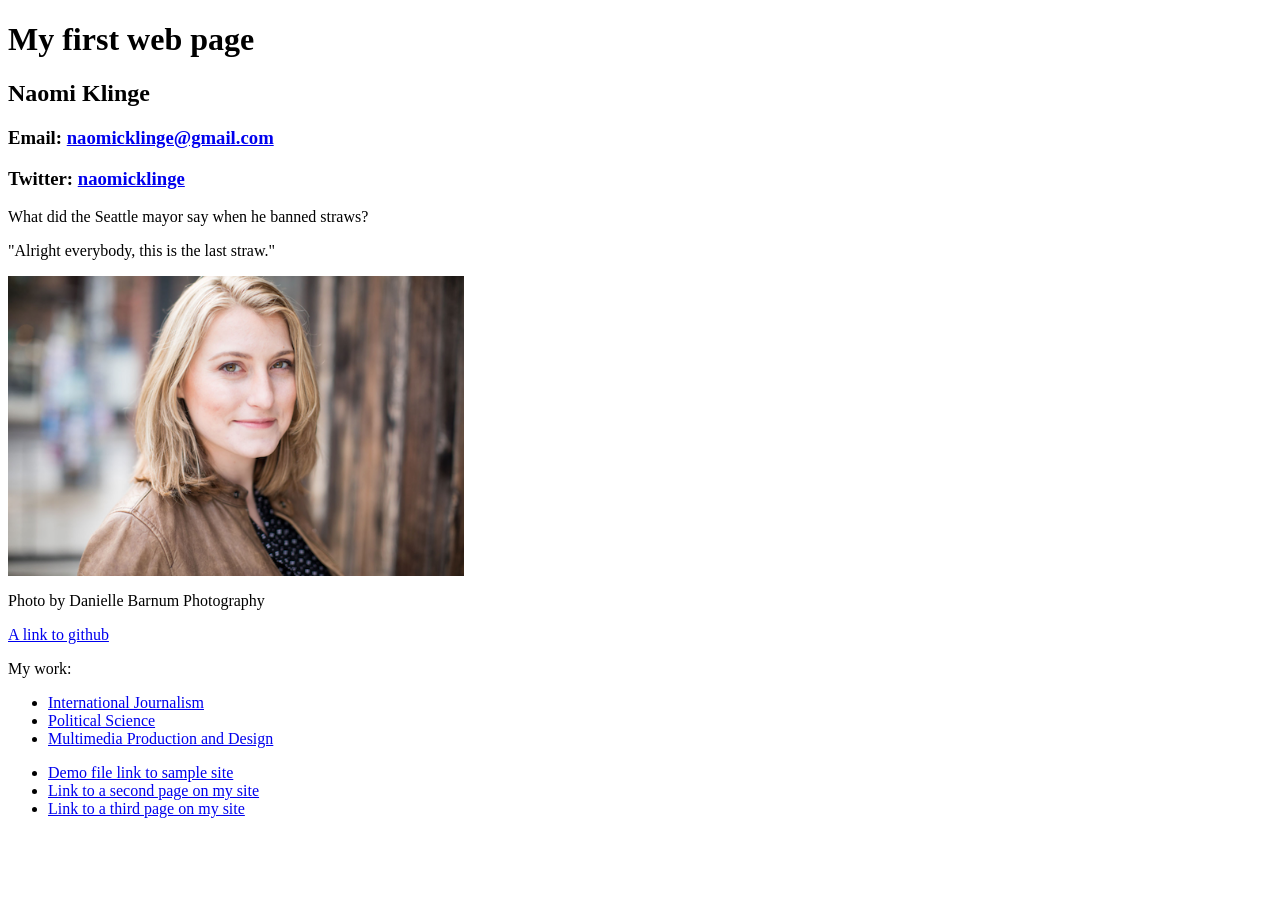
==== index.html @ 9580ae84 "Update index.html" ====
<!DOCTYPE html PUBLIC "-//W3C//DTD XHTML 1.0 Transitional//EN"
   "http://www.w3.org/TR/xhtml1/DTD/xhtml1-transitional.dtd">

<html xmlns="http://www.w3.org/1999/xhtml">

<head>
	<title>	Naomi's first homemade page </title>
	<meta http-equiv="content-type"
		content="text/html;charset=utf-8" />
</head>

<body>
<!--This is a comment. It won't show up in your browser, only in the page source-->
  <h1>My first web page</h1>
  <h2>Naomi Klinge</h2>
  <h3>Email: <a href="naomicklinge@gmail.com"> naomicklinge@gmail.com</a></h3>
  <h3>Twitter: <a href="https://twitter.com/naomicklinge"> naomicklinge</a></h3>
  <p>What did the Seattle mayor say when he banned straws?</p>
  <p>"Alright everybody, this is the last straw."</p>
  <p>
    <a href="mailto:naomicklinge@gmail.com">
      <img src="img/newphoto.png" height="300px" alt="Naomi Klinge, photo by Danielle Barnum Photography"/>
    </a>
  </p>
  <p>Photo by Danielle Barnum Photography</p>
  <a href="https://github.com/J4502-ss20" target="_blank">A link to github </a>

  <p> My work:</p>
  <ul>
    <li>
      <a href="https://naomicklinge.wixsite.com/website/around-the-world" target="_blank">International Journalism</a>
    </li>
    <li><a href="https://naomicklinge.wixsite.com/website">Political Science</a></li>
    <li><a href="https://naomicklinge.wixsite.com/website/portfolio" target="_blank">Multimedia Production and Design</a></li>
  </ul>
  <ul>
    <li><a href="xhtml_template.html" target="_blank">Demo file link to sample site</a></li>
    <li><a href="index2.html">Link to a second page on my site</a></li>
    <li><a href="index3.html">Link to a third page on my site</a></li>
  </ul>

</body>

</html>
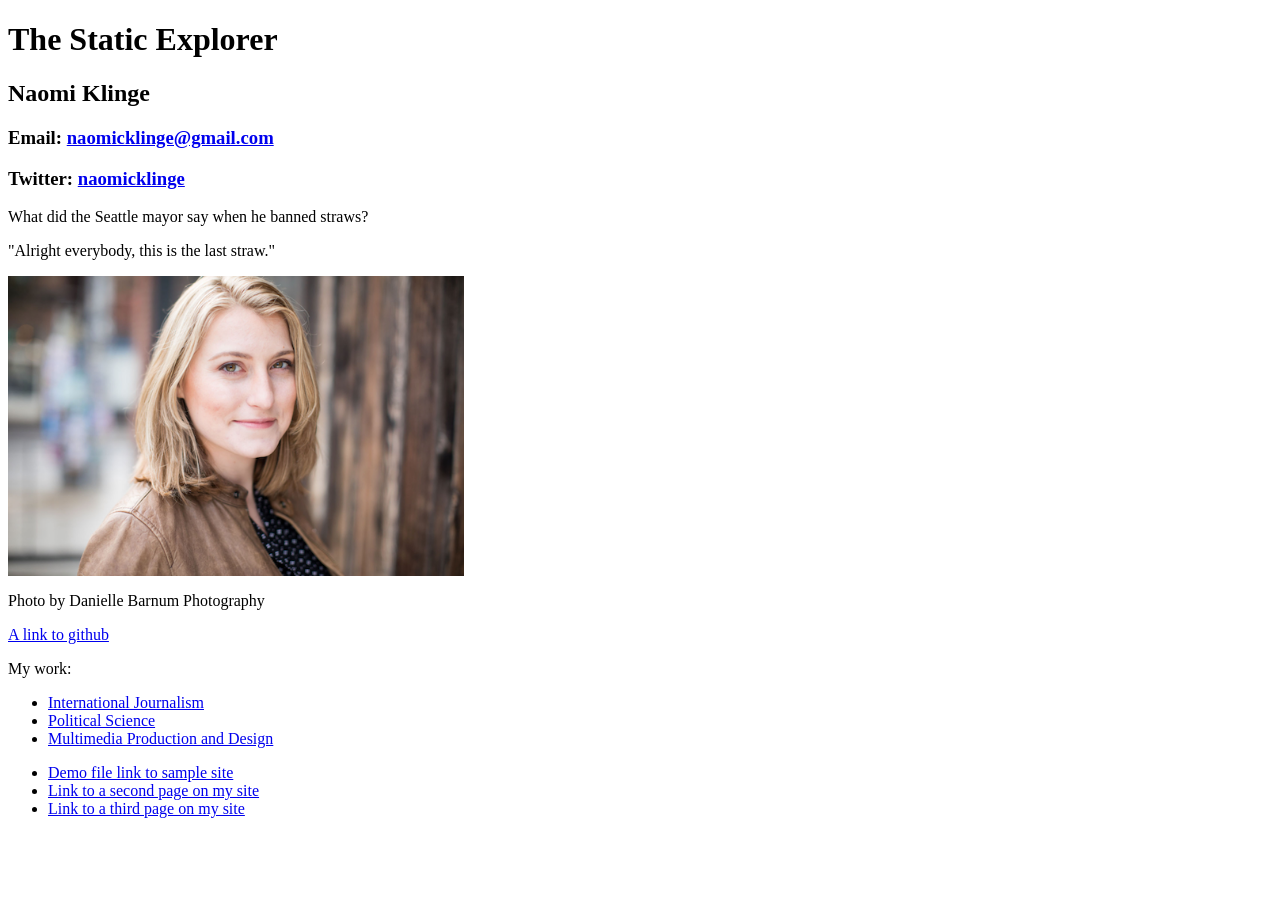
==== commit 88fbc764: "newindex.html Finished" ====
--- a/index.html
+++ b/index.html
@@ -11,10 +11,10 @@
 
 <body>
 <!--This is a comment. It won't show up in your browser, only in the page source-->
-  <h1>My first web page</h1>
+<span id=top> <h1>The Static Explorer</h1>
   <h2>Naomi Klinge</h2>
   <h3>Email: <a href="naomicklinge@gmail.com"> naomicklinge@gmail.com</a></h3>
-  <h3>Twitter: <a href="https://twitter.com/naomicklinge"> naomicklinge</a></h3>
+  <h3>Twitter: <a href="https://twitter.com/naomicklinge"> naomicklinge</a></h3> </span>
   <p>What did the Seattle mayor say when he banned straws?</p>
   <p>"Alright everybody, this is the last straw."</p>
   <p>
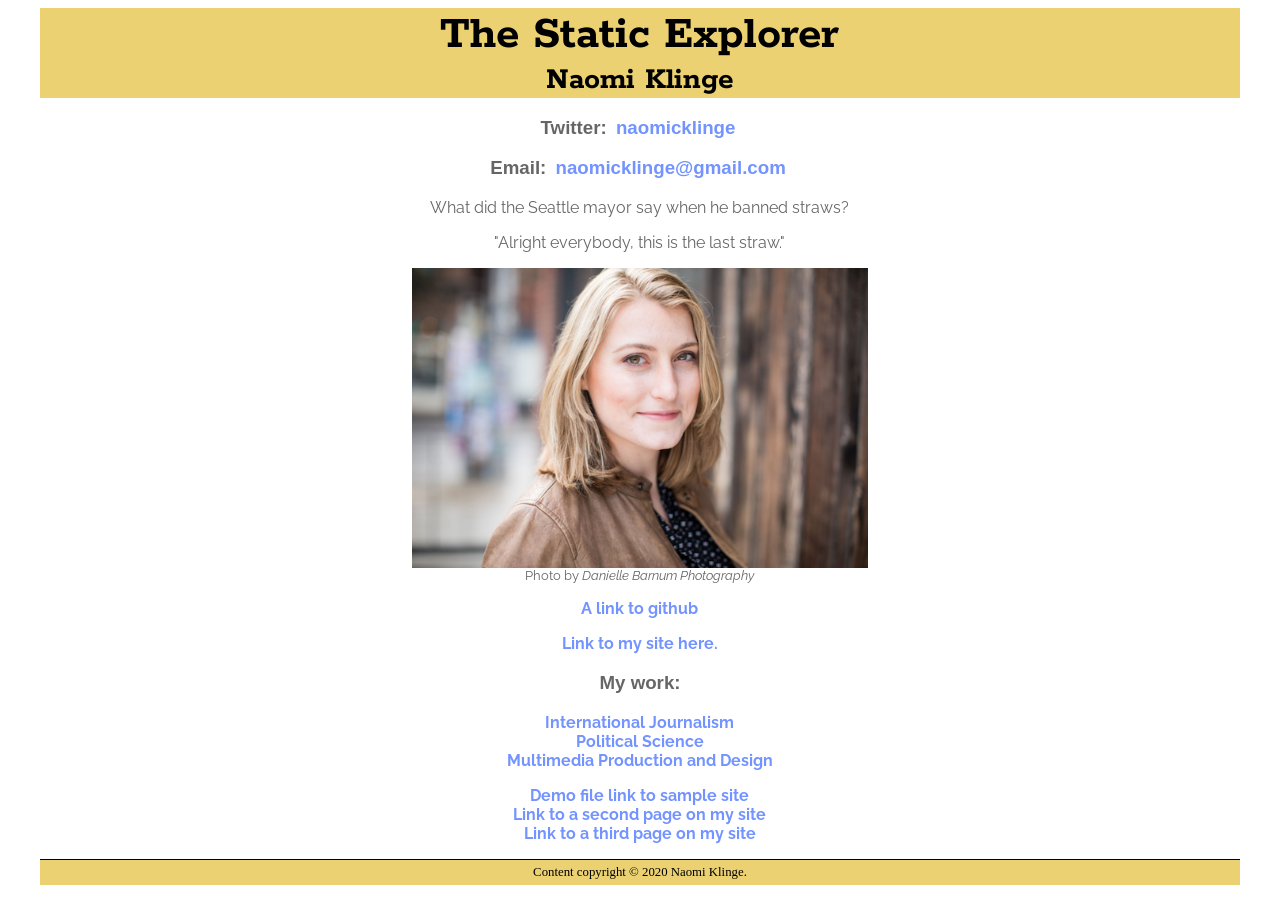
==== commit 46e6882f: "Index Finished" ====
--- a/index.html
+++ b/index.html
@@ -7,38 +7,46 @@
 	<title>	Naomi's first homemade page </title>
 	<meta http-equiv="content-type"
 		content="text/html;charset=utf-8" />
+    <link href="https://fonts.googleapis.com/css?family=Quicksand&display=swap" rel="stylesheet"/>
+    <link href="https://fonts.googleapis.com/css?family=Raleway:400,400i,700|Rokkitt:400,700&display=swap" rel="stylesheet"/>
+    <link href="https://fonts.googleapis.com/css?family=Raleway:400,800&display=swap" rel="stylesheet"/>
+    <link rel="stylesheet" type="text/css" href="style.css"/>
 </head>
 
 <body>
 <!--This is a comment. It won't show up in your browser, only in the page source-->
-<span id=top> <h1>The Static Explorer</h1>
-  <h2>Naomi Klinge</h2>
-  <h3>Email: <a href="naomicklinge@gmail.com"> naomicklinge@gmail.com</a></h3>
-  <h3>Twitter: <a href="https://twitter.com/naomicklinge"> naomicklinge</a></h3> </span>
+<div id="container">
+      <h1>The Static Explorer</h1>
+      <h2>Naomi Klinge</h2>
+      <h3>Twitter: <span class="linkstyle"><a href="https://twitter.com/naomicklinge" target="_blank"> naomicklinge</a></span></h3>
+      <h3>Email: <span class="linkstyle"><a href="mailto:naomicklinge@gmail.com" target="_blank"> naomicklinge@gmail.com</a></span></h3>
   <p>What did the Seattle mayor say when he banned straws?</p>
   <p>"Alright everybody, this is the last straw."</p>
-  <p>
+  <p id="headshot">
     <a href="mailto:naomicklinge@gmail.com">
       <img src="img/newphoto.png" height="300px" alt="Naomi Klinge, photo by Danielle Barnum Photography"/>
     </a>
   </p>
-  <p>Photo by Danielle Barnum Photography</p>
-  <a href="https://github.com/J4502-ss20" target="_blank">A link to github </a>
-
-  <p> My work:</p>
-  <ul>
+  <p class="caption">Photo by <span class="italic"> Danielle Barnum Photography</span></p>
+  <p><span class="linkstyle"><a href="https://github.com/J4502-ss20" target="_blank">A link to github </a></span></p>
+  <p>
+    <span class="linkstyle"><a href="oldindex.html" target="_blank"> Link to my site here.</a></span>
+  </p>
+  <h3>My work:</h3>
+  <ul class="list">
     <li>
       <a href="https://naomicklinge.wixsite.com/website/around-the-world" target="_blank">International Journalism</a>
     </li>
-    <li><a href="https://naomicklinge.wixsite.com/website">Political Science</a></li>
+    <li><a href="https://naomicklinge.wixsite.com/website" target="_blank">Political Science</a></li>
     <li><a href="https://naomicklinge.wixsite.com/website/portfolio" target="_blank">Multimedia Production and Design</a></li>
   </ul>
-  <ul>
+  <ul class="list">
     <li><a href="xhtml_template.html" target="_blank">Demo file link to sample site</a></li>
-    <li><a href="index2.html">Link to a second page on my site</a></li>
-    <li><a href="index3.html">Link to a third page on my site</a></li>
+    <li><a href="index2.html" target="_blank">Link to a second page on my site</a></li>
+    <li><a href="index3.html" target="_blank">Link to a third page on my site</a></li>
   </ul>
-
+<p id="footer">Content copyright &copy; 2020 Naomi Klinge.</p>
+</div>
 </body>
 
 </html>
--- a/style.css
+++ b/style.css
@@ -0,0 +1,125 @@
+/*styles go here*/
+
+p {
+	color: #666666;
+  font-family: 'Raleway', Helvetica, sans-serif;
+
+}
+
+
+h1 {
+		font-family: 'Rokkitt', Georgia, serif;
+		font-size: 3em;
+		margin: auto 0 0 0;
+		display: block;
+		background-color: #EBD172;
+}
+
+h2 {
+		font-family: 'Rokkitt', Georgia, serif;
+		font-size: 2em;
+		margin: 0 0 auto 0;
+		display: block;
+		background-color: #EBD172;
+}
+
+h3 {
+	color: #666666;
+	font-family: 'Raleway: 800', Helvetica, sans-serif;
+}
+
+#container {
+	margin: 0 auto;
+	width: 95%;
+	text-align: center;
+}
+
+#nav {
+    padding: 0;
+	  list-style-type: none;
+}
+
+#nav li {
+		margin: 0;
+		padding: 0;
+		border-bottom: 1px solid #ccc;
+}
+
+#nav a:link, #nav a:visited {
+	display: block;
+	color: #fff;
+	background-color: #98bd21;
+	font-weight: bold;
+	text-align: center;
+	text-decoration: none;
+	padding: 4px;
+	font-family: Helvetica, Arial, sans-serif;
+}
+
+#nav a:hover, #nav a:active {
+	background-color: #7a991a;
+
+}
+
+
+.caption {
+	font-size: 0.8em;
+	margin-top: 0;
+}
+
+#footer {
+	color: black;
+	font-family: Georgia, "Times New Roman", serif;
+	font-size: 0.8em;
+	border-top: 1px solid black;
+	display: block;
+	background-color: #EBD172;
+	padding: 5px;
+}
+
+.italic {
+	font-family: 'Raleway', Helvetica, sans-serif;
+	font-style: italic;
+}
+
+#headshot {
+	margin-bottom: 0;
+}
+
+.list {
+	list-style-type: none;
+	font-family: 'Raleway', Helvetica, sans-serif;
+	padding: 0;
+	}
+
+.list li {
+	margin: 0;
+	padding: 0;
+	}
+
+.list a:link, .list a:visited {
+	color: #7393FF;
+	font-weight: bold;
+	text-decoration: none;
+	padding: 4px;
+	}
+
+.list a:hover, .list a:active {
+	color: #EBD172
+	}
+
+.linkstyle a:link, .linkstyle a:visited {
+	color: #7393FF;
+	font-weight: bold;
+	text-decoration: none;
+	padding: 4px;
+		}
+
+.linkstyle a:hover, .linkstyle a:active {
+	color: #EBD172;
+		}
+
+img {
+	border: none;
+		}
+{}
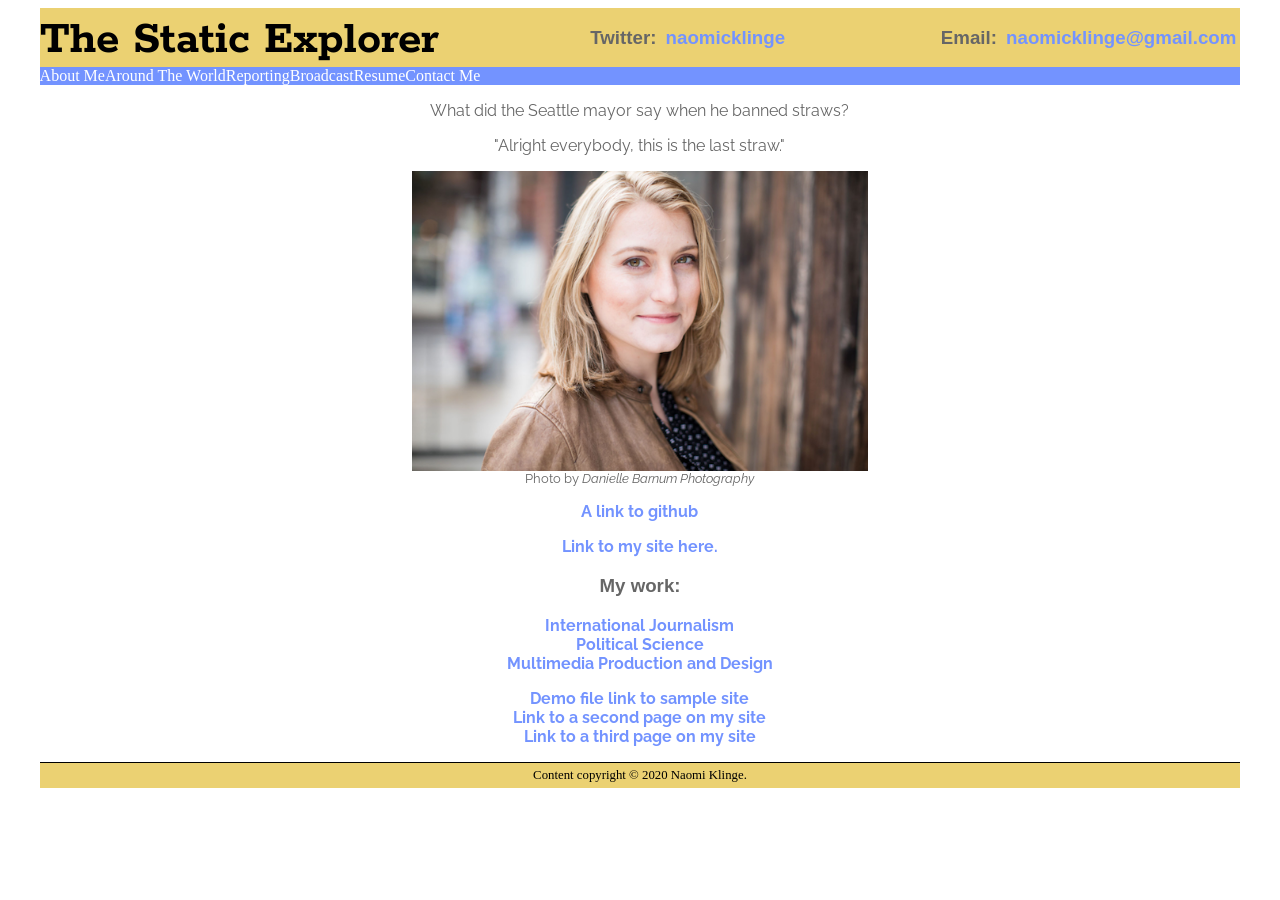
==== commit 46b43f7a: "Learning Flex" ====
--- a/index.html
+++ b/index.html
@@ -11,15 +11,29 @@
     <link href="https://fonts.googleapis.com/css?family=Raleway:400,400i,700|Rokkitt:400,700&display=swap" rel="stylesheet"/>
     <link href="https://fonts.googleapis.com/css?family=Raleway:400,800&display=swap" rel="stylesheet"/>
     <link rel="stylesheet" type="text/css" href="style.css"/>
+    <link rel="stylesheet" type="text/css" href="flexbox.css"/>
 </head>
 
 <body>
 <!--This is a comment. It won't show up in your browser, only in the page source-->
 <div id="container">
+
+
+    <div class="header">
       <h1>The Static Explorer</h1>
-      <h2>Naomi Klinge</h2>
       <h3>Twitter: <span class="linkstyle"><a href="https://twitter.com/naomicklinge" target="_blank"> naomicklinge</a></span></h3>
       <h3>Email: <span class="linkstyle"><a href="mailto:naomicklinge@gmail.com" target="_blank"> naomicklinge@gmail.com</a></span></h3>
+    </div>
+
+    <div class="navigation">
+      <div> About Me</div>
+      <div> Around The World</div>
+      <div> Reporting</div>
+      <div> Broadcast</div>
+      <div> Resume</div>
+      <div> Contact Me</div>
+    </div>
+
   <p>What did the Seattle mayor say when he banned straws?</p>
   <p>"Alright everybody, this is the last straw."</p>
   <p id="headshot">
--- a/style.css
+++ b/style.css
@@ -26,6 +26,15 @@
 h3 {
 	color: #666666;
 	font-family: 'Raleway: 800', Helvetica, sans-serif;
+}
+
+.header {
+	background-color: #EBD172;
+}
+
+.navigation {
+	background-color: #7393FF;
+	color: #fff;
 }
 
 #container {
--- a/flexbox.css
+++ b/flexbox.css
@@ -0,0 +1,22 @@
+/* =================================
+  Flexbox
+==================================== */
+
+.header {
+	display: flex;
+}
+
+.navigation {
+	display: flex;
+}
+
+@media (min-width: 600px) {
+	.header {
+		flex-direction: row;
+		justify-content: space-between;
+	}
+
+	.navigation {
+		justify-content: flex-start;
+	}
+}
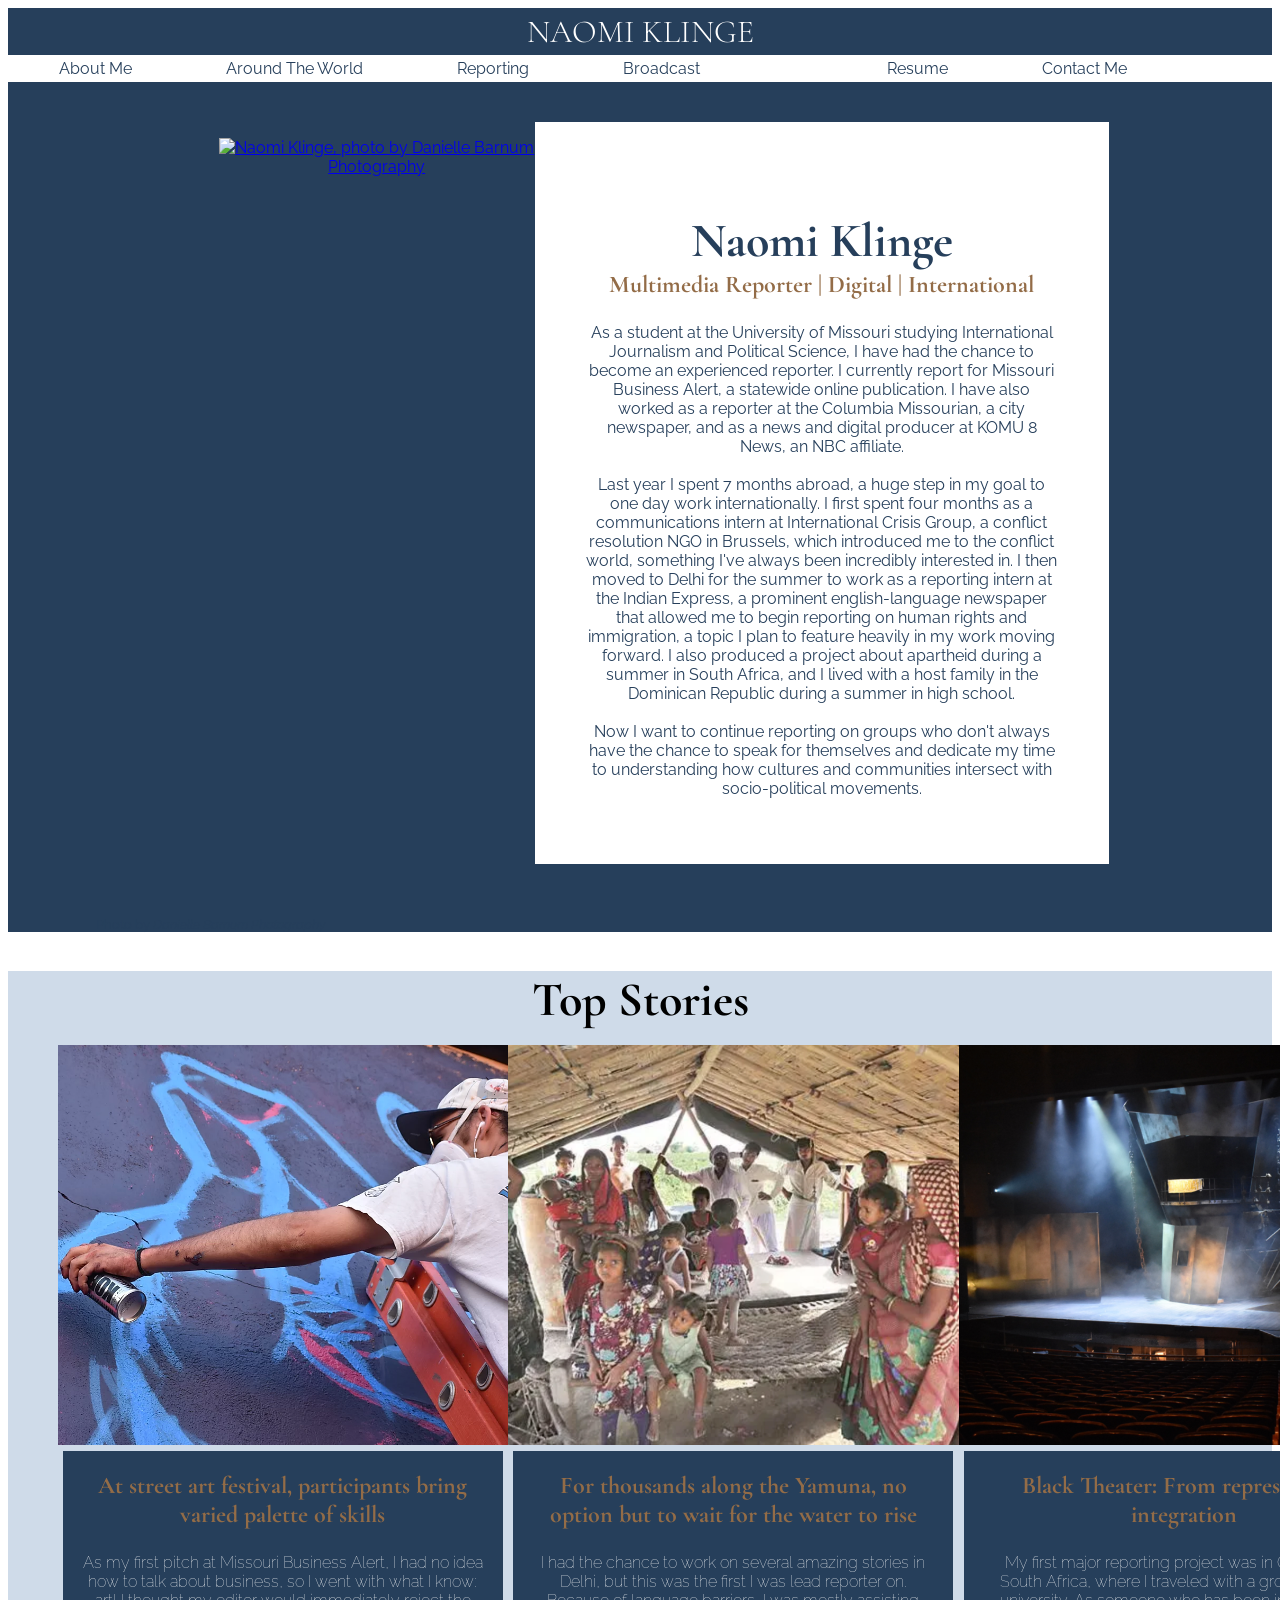
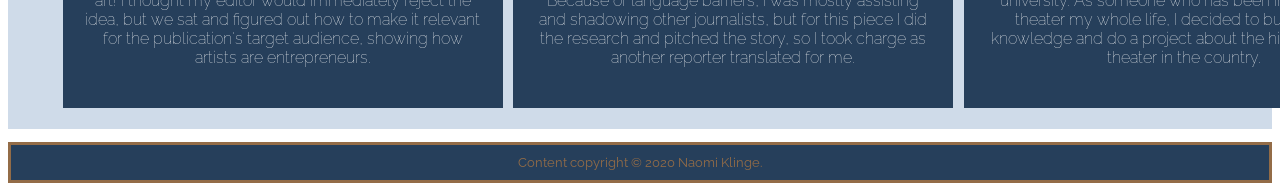
==== commit 8c7e7c0d: "grid and flex" ====
--- a/index.html
+++ b/index.html
@@ -10,6 +10,7 @@
     <link href="https://fonts.googleapis.com/css?family=Quicksand&display=swap" rel="stylesheet"/>
     <link href="https://fonts.googleapis.com/css?family=Raleway:400,400i,700|Rokkitt:400,700&display=swap" rel="stylesheet"/>
     <link href="https://fonts.googleapis.com/css?family=Raleway:400,800&display=swap" rel="stylesheet"/>
+    <link href="https://fonts.googleapis.com/css2?family=Cormorant+Garamond:wght@300&display=swap" rel="stylesheet"/>
     <link rel="stylesheet" type="text/css" href="style.css"/>
     <link rel="stylesheet" type="text/css" href="flexbox.css"/>
 </head>
@@ -20,46 +21,85 @@
 
 
     <div class="header">
-      <h1>The Static Explorer</h1>
-      <h3>Twitter: <span class="linkstyle"><a href="https://twitter.com/naomicklinge" target="_blank"> naomicklinge</a></span></h3>
-      <h3>Email: <span class="linkstyle"><a href="mailto:naomicklinge@gmail.com" target="_blank"> naomicklinge@gmail.com</a></span></h3>
+      <h1>NAOMI KLINGE</h1>
     </div>
 
     <div class="navigation">
-      <div> About Me</div>
-      <div> Around The World</div>
-      <div> Reporting</div>
-      <div> Broadcast</div>
-      <div> Resume</div>
-      <div> Contact Me</div>
+      <div class="item-1 item"><a href="https://naomicklinge.wixsite.com/website">About Me</a></div>
+      <div class="item-2 item"><a href="https://naomicklinge.wixsite.com/website/around-the-world">Around The World</a></div>
+      <div class="item-3 item"><a href="https://naomicklinge.wixsite.com/website/portfolio">Reporting</a></div>
+      <div class="item-4 item"><a href="https://naomicklinge.wixsite.com/website/copy-of-audio-1">Broadcast<a/></div>
+      <div class="item-5 item"><a href="https://naomicklinge.wixsite.com/website/resume">Resume</a></div>
+      <div class="item-6 item"><a href="https://naomicklinge.wixsite.com/website/contact-me">Contact Me<a/></div>
     </div>
 
-  <p>What did the Seattle mayor say when he banned straws?</p>
-  <p>"Alright everybody, this is the last straw."</p>
-  <p id="headshot">
+<div id="homeblock1">
+<div id="homeelement1">
+  <p id="homephoto1">
     <a href="mailto:naomicklinge@gmail.com">
-      <img src="img/newphoto.png" height="300px" alt="Naomi Klinge, photo by Danielle Barnum Photography"/>
+      <img src="img/homephoto.jpg" height="730px" alt="Naomi Klinge, photo by Danielle Barnum Photography"/>
     </a>
   </p>
+
+<div id="hometext1">
+  <h2>Naomi Klinge</h2>
+  <h3>Multimedia Reporter | Digital | International</h3>
+  <p>As a student at the University of Missouri studying International Journalism and Political Science, I have had the chance to become an experienced reporter. I currently report for Missouri Business Alert, a statewide online publication. I have also worked as a reporter at the Columbia Missourian, a city newspaper, and as a news and digital producer at KOMU 8 News, an NBC affiliate.
+  <br>
+  <br>
+  Last year I spent 7 months abroad, a huge step in my goal to one day work internationally. I first spent four months as a communications intern at International Crisis Group, a conflict resolution NGO in Brussels, which introduced me to the conflict world, something I've always been incredibly interested in. I then moved to Delhi for the summer to work as a reporting intern at the Indian Express, a prominent english-language newspaper that allowed me to begin reporting on human rights and immigration, a topic I plan to feature heavily in my work moving forward. I also produced a project about apartheid during a summer in South Africa, and I lived with a host family in the Dominican Republic during a summer in high school.
+  <br>
+  <br>
+  Now I want to continue reporting on groups who don't always have the chance to speak for themselves and dedicate my time to understanding how cultures and communities intersect with socio-political movements.</p>
+  </div>
+</div>
+
   <p class="caption">Photo by <span class="italic"> Danielle Barnum Photography</span></p>
-  <p><span class="linkstyle"><a href="https://github.com/J4502-ss20" target="_blank">A link to github </a></span></p>
-  <p>
-    <span class="linkstyle"><a href="oldindex.html" target="_blank"> Link to my site here.</a></span>
+</div>
+
+<div id="homeblock2">
+  <h2>Top Stories</h2>
+
+<div id="homestories">
+  <p class="homestoryphoto" id="homestoryphoto1">
+      <a href="http://www.missouribusinessalert.com/industries/106794/2019/11/08/at-street-art-festival-participants-bring-varied-palette-of-skills/">
+        <img src="img/homestoryphoto1.png" height=400px alt="A Kansas City street artist who works under the name Erye, spray paints part of his mural during the third SpraySeeMO festival."/>
+      </a>
   </p>
-  <h3>My work:</h3>
-  <ul class="list">
-    <li>
-      <a href="https://naomicklinge.wixsite.com/website/around-the-world" target="_blank">International Journalism</a>
-    </li>
-    <li><a href="https://naomicklinge.wixsite.com/website" target="_blank">Political Science</a></li>
-    <li><a href="https://naomicklinge.wixsite.com/website/portfolio" target="_blank">Multimedia Production and Design</a></li>
-  </ul>
-  <ul class="list">
-    <li><a href="xhtml_template.html" target="_blank">Demo file link to sample site</a></li>
-    <li><a href="index2.html" target="_blank">Link to a second page on my site</a></li>
-    <li><a href="index3.html" target="_blank">Link to a third page on my site</a></li>
-  </ul>
-<p id="footer">Content copyright &copy; 2020 Naomi Klinge.</p>
+  <div class="homestorytext" id="homestorytext1">
+    <h3> At street art festival, participants bring varied palette of skills</h3>
+    <h4> As my first pitch at Missouri Business Alert, I had no idea how to talk about business, so I went with what I know: art! I thought my editor would immediately reject the idea, but we sat and figured out how to make it relevant for the publication's target audience, showing how artists are entrepreneurs.</h4>
+  </div>
+
+  <p class="homestoryphoto" id="homestoryphoto2">
+    <a href="https://indianexpress.com/article/cities/delhi/at-thousands-of-homes-along-the-river-yamuna-no-option-but-to-wait-for-the-water-to-rise-5801687/">
+      <img src="img/homestoryphoto2.png" height=400px alt="Families at Sonia Vihar say crop damage is a constant concern. (Express photo by Prem Nath Pandey)"/>
+    </a>
+  </p>
+
+  <div class="homestorytext" id="homestorytext2">
+    <h3> For thousands along the Yamuna, no option but to wait for the water to rise</h3>
+    <h4> I had the chance to work on several amazing stories in Delhi, but this was the first I was lead reporter on. Because of language barriers, I was mostly assisting and shadowing other journalists, but for this piece I did the research and pitched the story, so I took charge as another reporter translated for me.</h4>
+  </div>
+
+  <p class="homestoryphoto" id="homestoryphoto3">
+    <a href="https://naomicklinge.wixsite.com/website/black-theater">
+      <img src="img/homestoryphoto3.png" height=400px alt="Stage at Artscape, the leading arts organization in Cape Town."/>
+    </a>
+  </p>
+
+  <div class="homestorytext" id="homestorytext3">
+    <h3> Black Theater: From repression to integration</h3>
+    <h4> My first major reporting project was in Cape Town, South Africa, where I traveled with a group from my university. As someone who has been involved with theater my whole life, I decided to build on that knowledge and do a project about the history of black theater in the country.</h4>
+  </div>
+</div>
+
+</div>
+
+
+
+
+<p class="footer">Content copyright &copy; 2020 Naomi Klinge.</p>
 </div>
 </body>
 
--- a/style.css
+++ b/style.css
@@ -1,89 +1,92 @@
 /*styles go here*/
 
 p {
-	color: #666666;
+	color: #263F5B;
   font-family: 'Raleway', Helvetica, sans-serif;
-
 }
 
-
 h1 {
-		font-family: 'Rokkitt', Georgia, serif;
-		font-size: 3em;
-		margin: auto 0 0 0;
+		font-family: 'Cormorant Garamond', Georgia, serif;
+		font-size: 2em;
+		margin: auto;
 		display: block;
-		background-color: #EBD172;
+		color: #fff;
+		padding: 4px;
+		font-weight: lighter;
 }
 
 h2 {
-		font-family: 'Rokkitt', Georgia, serif;
-		font-size: 2em;
-		margin: 0 0 auto 0;
-		display: block;
-		background-color: #EBD172;
+		font-family: 'Cormorant Garamond', Georgia, serif;
+		font-size: 3em;
+		margin-bottom: 0;
 }
 
 h3 {
-	color: #666666;
-	font-family: 'Raleway: 800', Helvetica, sans-serif;
+	color: #936C47;
+	font-family: 'Cormorant Garamond', Georgia, serif;
+	margin-top: 0;
+	font-size: 1.5em;
+	font-weight: bolder;
+}
+
+h4 {
+	color: #fff;
+	font-family: 'Raleway', Helvetica, sans-serif;
+	font-weight: lighter;
+	font-size: 1em;
 }
 
 .header {
-	background-color: #EBD172;
+	background-color: #263F5B;
 }
 
 .navigation {
-	background-color: #7393FF;
-	color: #fff;
+	background-color: #fff;
+	color: #263F5B;
+	font-family: 'Raleway', Helvetica, sans-serif;
+	padding: 4px;
 }
+
+.navigation a:hover, .navigation a:active {
+	text-decoration: none;
+	color: #263F5B;
+	font-weight: bold;
+}
+
+.navigation a:link, .navigation a:visited {
+		color: #263F5B;
+		text-decoration: none;
+		}
 
 #container {
 	margin: 0 auto;
-	width: 95%;
+	width: 100%;
 	text-align: center;
 }
 
-#nav {
-    padding: 0;
-	  list-style-type: none;
+#homeblock1 {
+	background-color: #263F5B;
+	margin-bottom: 0;
 }
 
-#nav li {
-		margin: 0;
-		padding: 0;
-		border-bottom: 1px solid #ccc;
+#homeblock2 {
+	background-color: #CFDBE9;
+	margin-top: 0;
 }
-
-#nav a:link, #nav a:visited {
-	display: block;
-	color: #fff;
-	background-color: #98bd21;
-	font-weight: bold;
-	text-align: center;
-	text-decoration: none;
-	padding: 4px;
-	font-family: Helvetica, Arial, sans-serif;
-}
-
-#nav a:hover, #nav a:active {
-	background-color: #7a991a;
-
-}
-
 
 .caption {
 	font-size: 0.8em;
-	margin-top: 0;
+	margin-left: 7%;
+	text-align: left;
 }
 
-#footer {
-	color: black;
-	font-family: Georgia, "Times New Roman", serif;
+.footer {
+	color: #936C47;
 	font-size: 0.8em;
-	border-top: 1px solid black;
+	border: 3px solid #936C47;
 	display: block;
-	background-color: #EBD172;
-	padding: 5px;
+	background-color: #263F5B;
+	padding: 10px;
 }
 
 .italic {
@@ -91,44 +94,21 @@
 	font-style: italic;
 }
 
-#headshot {
-	margin-bottom: 0;
-}
-
-.list {
-	list-style-type: none;
-	font-family: 'Raleway', Helvetica, sans-serif;
-	padding: 0;
-	}
-
-.list li {
-	margin: 0;
-	padding: 0;
-	}
-
-.list a:link, .list a:visited {
-	color: #7393FF;
-	font-weight: bold;
-	text-decoration: none;
-	padding: 4px;
-	}
-
-.list a:hover, .list a:active {
-	color: #EBD172
-	}
-
-.linkstyle a:link, .linkstyle a:visited {
-	color: #7393FF;
-	font-weight: bold;
-	text-decoration: none;
-	padding: 4px;
-		}
-
-.linkstyle a:hover, .linkstyle a:active {
-	color: #EBD172;
-		}
-
 img {
 	border: none;
 		}
+
+#hometext1 {
+	color: #263F5B;
+	background-color: #fff;
+	display: block;
+	padding: 50px;
+}
+
+.homestorytext {
+	display: block;
+	background-color: #263F5B;
+	padding: 20px;
+}
+
 {}
--- a/flexbox.css
+++ b/flexbox.css
@@ -4,19 +4,148 @@
 
 .header {
 	display: flex;
+	justify-content: center;
 }
 
 .navigation {
 	display: flex;
+	justify-content: space-around;
+	flex-direction: column;
 }
+
+.item {
+	border-bottom: 1px solid #263F5B;
+}
+
+#homeelement1 {
+	display: grid;
+	grid-template-rows: 20px 730px 1fr 20px;
+}
+
+#homephoto1 {
+	grid-row: 2 / 3;
+}
+
+#hometext1 {
+	grid-row: 3 / 4;
+	max-width: 90%;
+}
+
+#homestories {
+	display: grid;
+	max-width: 90%;
+	grid-gap: 0;
+	grid-template-columns: 1fr;
+	grid-template-rows: repeat(6, auto);
+	grid-template-areas:
+		"a"
+		"d"
+		"b"
+		"e"
+		"c"
+		"f"
+}
+
+	.homestoryphoto {
+		object-fit: cover;
+	}
+
+	.homestorytext {
+		max-width: 400px;
+		text-align: center;
+		margin: auto;
+	}
+
+	#homestoryphoto1 {
+		grid-area: a;
+	}
+	#homestoryphoto2 {
+		grid-area: b;
+	}
+	#homestoryphoto3 {
+		grid-area: c;
+	}
+	#homestorytext1 {
+		grid-area: d;
+	}
+	#homestorytext2 {
+		grid-area: e;
+	}
+	#homestorytext3 {
+		grid-area: f;
+	}
 
 @media (min-width: 600px) {
 	.header {
 		flex-direction: row;
-		justify-content: space-between;
 	}
 
 	.navigation {
-		justify-content: flex-start;
+		flex-direction: row;
 	}
+
+	.item {
+		border-bottom: none;
+	}
+
+	#hometext1 {
+		width: 100%;
+	}
+
 }
+
+@media (min-width: 860px) {
+
+	#homestories {
+		display: grid;
+		max-width: 90%;
+		grid-template-columns: 30px 1fr 1fr 30px;
+		grid-template-rows: 400px 400px;
+		grid-template-areas:
+			". a d ."
+			". b e ."
+			". c f ."
+		}
+
+		.homestoryphoto {
+			object-fit: cover;
+		}
+
+}
+
+@media (min-width: 1200px) {
+	#homeelement1 {
+		grid-template-columns: 2fr 3fr 5fr 2fr;
+		grid-template-rows: 40px 1fr 40px;
+		margin: auto;
+	}
+
+	#homephoto1 {
+		grid-column: 2 / 3;
+		grid-row: 2 / 3;
+		object-fit: cover;
+	}
+
+	#hometext1 {
+		grid-column: 3 / 4;
+		grid-row: 2 / 3;
+		object-fit: cover;
+	}
+
+	#homestories {
+		display: grid;
+		max-width: 90%;
+		grid-template-columns: 50px 1fr 1fr 1fr 50px;
+		grid-template-rows: 400px 300px;
+		grid-template-areas:
+			". a b c ."
+			". d e f ."
+	}
+
+		.homestoryphoto {
+			object-fit: cover;
+		}
+
+
+
+}
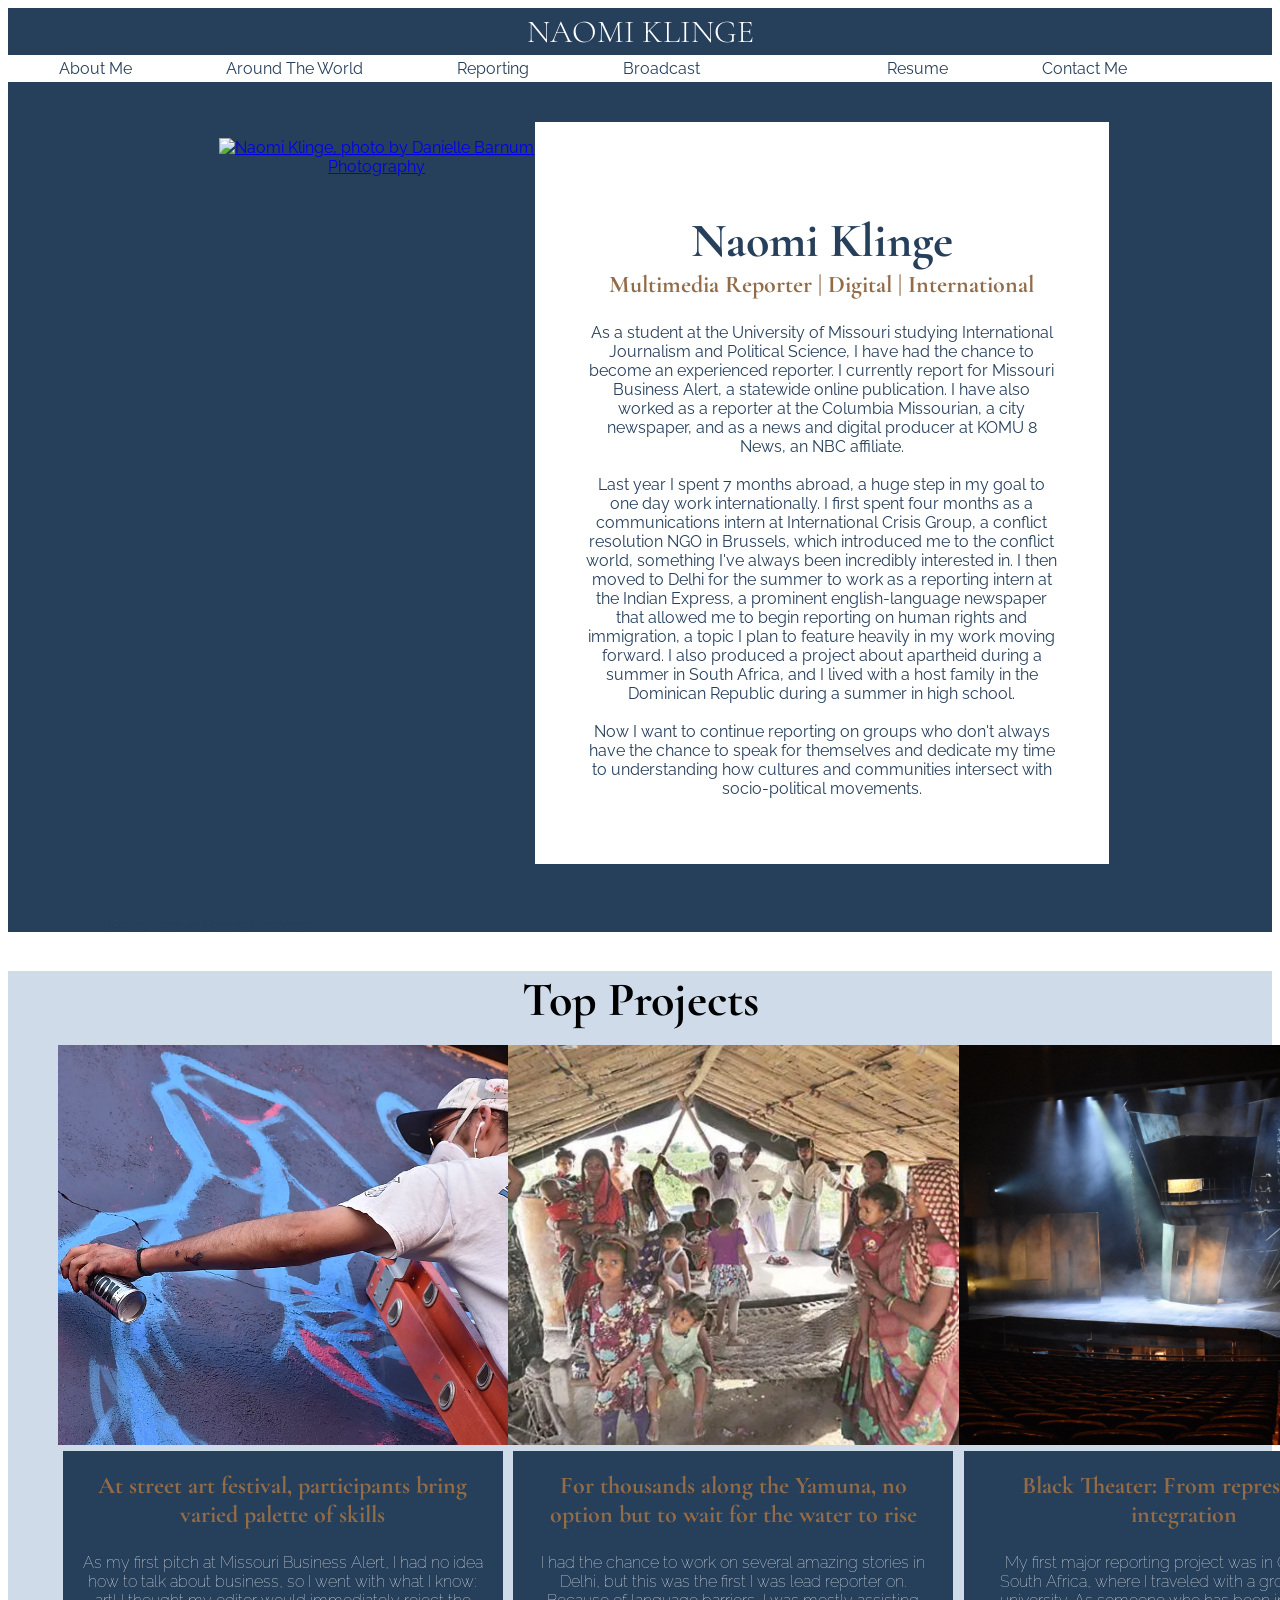
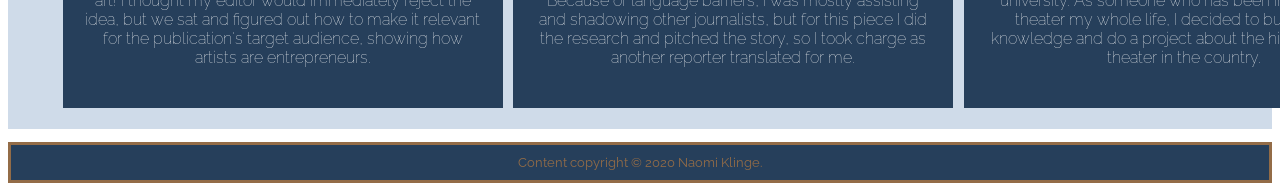
==== commit 6bfb3e1e: "Update index.html" ====
--- a/index.html
+++ b/index.html
@@ -58,7 +58,7 @@
 </div>
 
 <div id="homeblock2">
-  <h2>Top Stories</h2>
+  <h2>Top Projects</h2>
 
 <div id="homestories">
   <p class="homestoryphoto" id="homestoryphoto1">
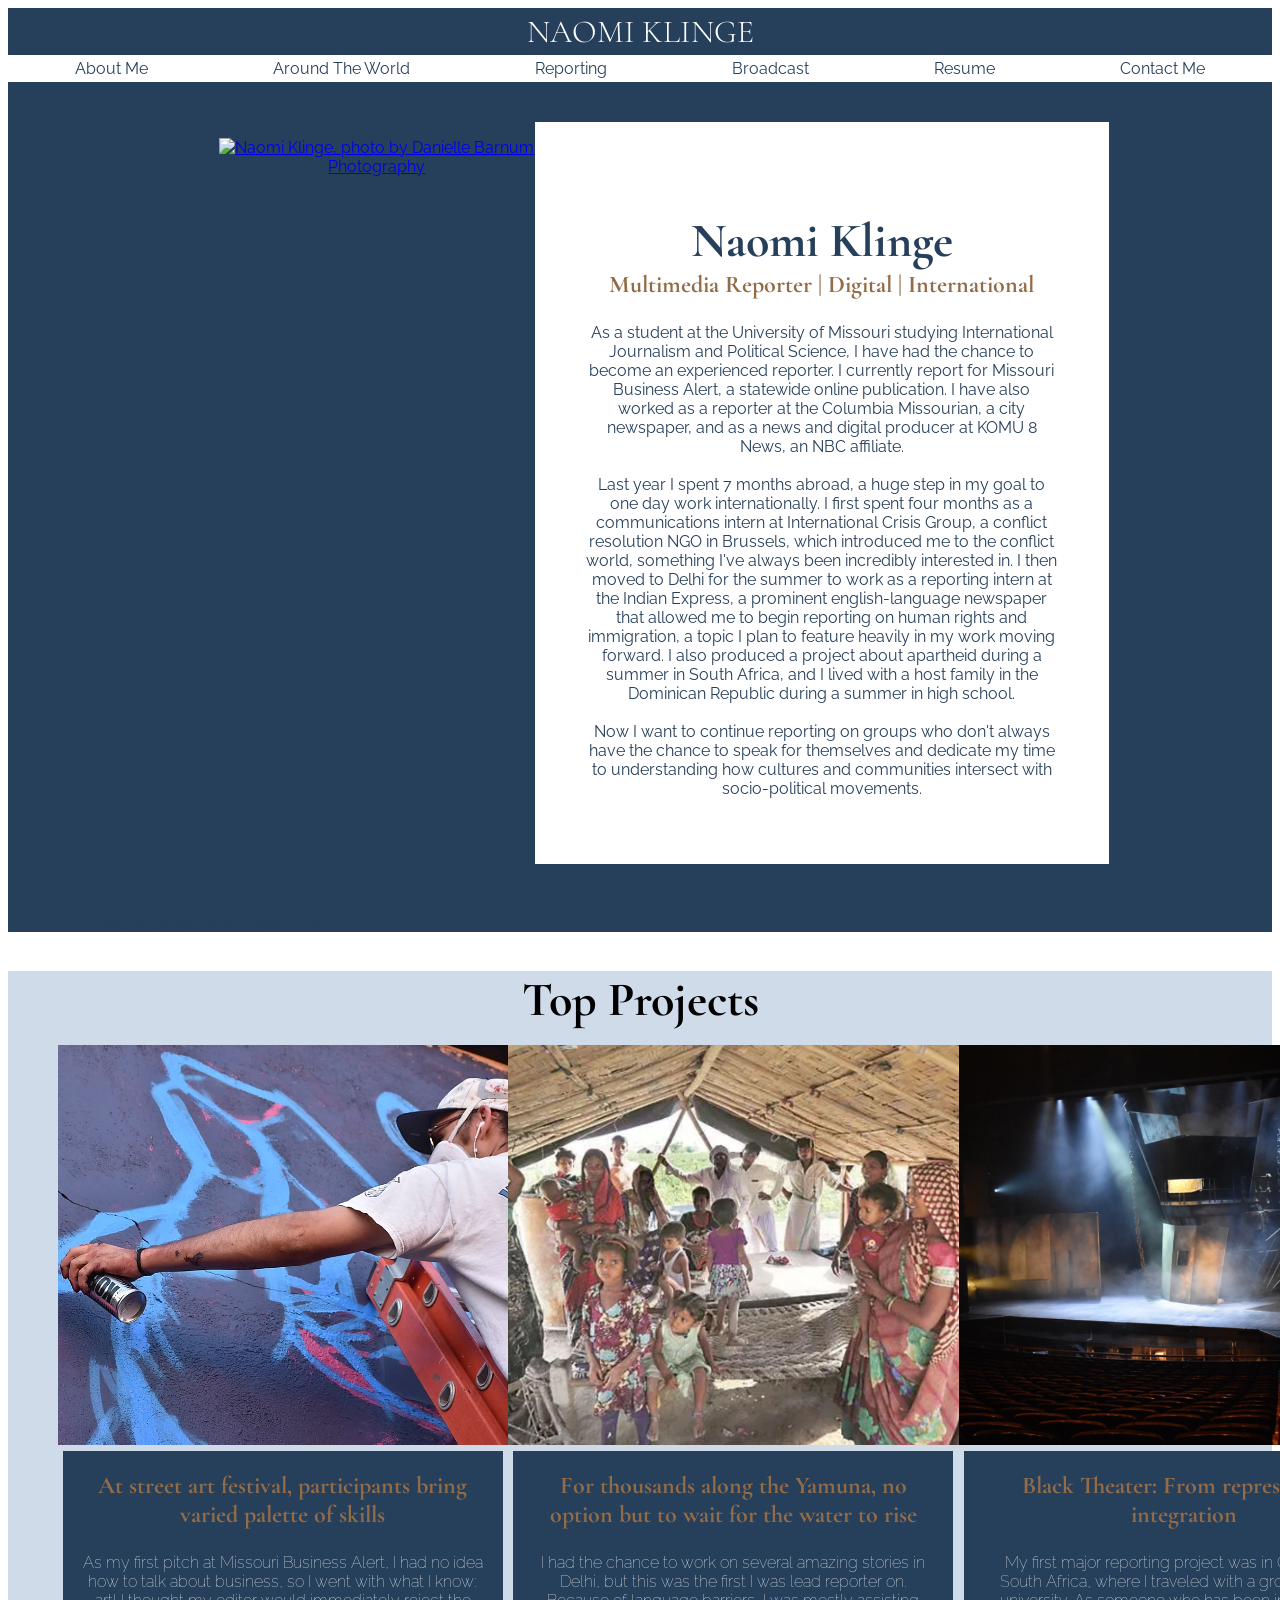
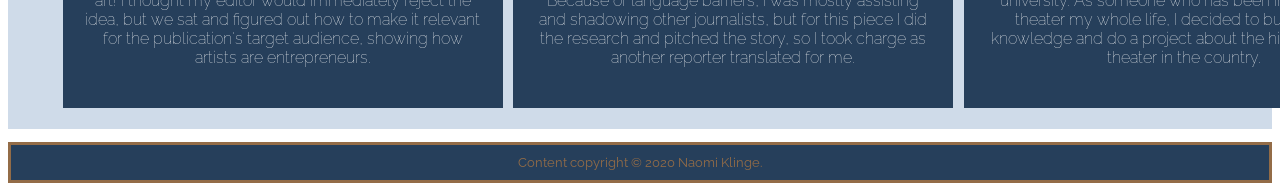
==== commit f7d7ad89: "validation check" ====
--- a/index.html
+++ b/index.html
@@ -28,9 +28,9 @@
       <div class="item-1 item"><a href="https://naomicklinge.wixsite.com/website">About Me</a></div>
       <div class="item-2 item"><a href="https://naomicklinge.wixsite.com/website/around-the-world">Around The World</a></div>
       <div class="item-3 item"><a href="https://naomicklinge.wixsite.com/website/portfolio">Reporting</a></div>
-      <div class="item-4 item"><a href="https://naomicklinge.wixsite.com/website/copy-of-audio-1">Broadcast<a/></div>
+      <div class="item-4 item"><a href="https://naomicklinge.wixsite.com/website/copy-of-audio-1">Broadcast</a></div>
       <div class="item-5 item"><a href="https://naomicklinge.wixsite.com/website/resume">Resume</a></div>
-      <div class="item-6 item"><a href="https://naomicklinge.wixsite.com/website/contact-me">Contact Me<a/></div>
+      <div class="item-6 item"><a href="https://naomicklinge.wixsite.com/website/contact-me">Contact Me</a></div>
     </div>
 
 <div id="homeblock1">
@@ -45,11 +45,11 @@
   <h2>Naomi Klinge</h2>
   <h3>Multimedia Reporter | Digital | International</h3>
   <p>As a student at the University of Missouri studying International Journalism and Political Science, I have had the chance to become an experienced reporter. I currently report for Missouri Business Alert, a statewide online publication. I have also worked as a reporter at the Columbia Missourian, a city newspaper, and as a news and digital producer at KOMU 8 News, an NBC affiliate.
-  <br>
-  <br>
+  <br/>
+  <br/>
   Last year I spent 7 months abroad, a huge step in my goal to one day work internationally. I first spent four months as a communications intern at International Crisis Group, a conflict resolution NGO in Brussels, which introduced me to the conflict world, something I've always been incredibly interested in. I then moved to Delhi for the summer to work as a reporting intern at the Indian Express, a prominent english-language newspaper that allowed me to begin reporting on human rights and immigration, a topic I plan to feature heavily in my work moving forward. I also produced a project about apartheid during a summer in South Africa, and I lived with a host family in the Dominican Republic during a summer in high school.
-  <br>
-  <br>
+  <br/>
+  <br/>
   Now I want to continue reporting on groups who don't always have the chance to speak for themselves and dedicate my time to understanding how cultures and communities intersect with socio-political movements.</p>
   </div>
 </div>
@@ -63,7 +63,7 @@
 <div id="homestories">
   <p class="homestoryphoto" id="homestoryphoto1">
       <a href="http://www.missouribusinessalert.com/industries/106794/2019/11/08/at-street-art-festival-participants-bring-varied-palette-of-skills/">
-        <img src="img/homestoryphoto1.png" height=400px alt="A Kansas City street artist who works under the name Erye, spray paints part of his mural during the third SpraySeeMO festival."/>
+        <img src="img/homestoryphoto1.png" height="400px" alt="A Kansas City street artist who works under the name Erye, spray paints part of his mural during the third SpraySeeMO festival."/>
       </a>
   </p>
   <div class="homestorytext" id="homestorytext1">
@@ -73,7 +73,7 @@
 
   <p class="homestoryphoto" id="homestoryphoto2">
     <a href="https://indianexpress.com/article/cities/delhi/at-thousands-of-homes-along-the-river-yamuna-no-option-but-to-wait-for-the-water-to-rise-5801687/">
-      <img src="img/homestoryphoto2.png" height=400px alt="Families at Sonia Vihar say crop damage is a constant concern. (Express photo by Prem Nath Pandey)"/>
+      <img src="img/homestoryphoto2.png" height="400px" alt="Families at Sonia Vihar say crop damage is a constant concern. (Express photo by Prem Nath Pandey)"/>
     </a>
   </p>
 
@@ -84,7 +84,7 @@
 
   <p class="homestoryphoto" id="homestoryphoto3">
     <a href="https://naomicklinge.wixsite.com/website/black-theater">
-      <img src="img/homestoryphoto3.png" height=400px alt="Stage at Artscape, the leading arts organization in Cape Town."/>
+      <img src="img/homestoryphoto3.png" height="400px" alt="Stage at Artscape, the leading arts organization in Cape Town."/>
     </a>
   </p>
 
--- a/flexbox.css
+++ b/flexbox.css
@@ -75,7 +75,7 @@
 		grid-area: f;
 	}
 
-@media (min-width: 600px) {
+@media screen and (min-width: 600px) {
 	.header {
 		flex-direction: row;
 	}
@@ -94,7 +94,7 @@
 
 }
 
-@media (min-width: 860px) {
+@media screen and (min-width: 860px) {
 
 	#homestories {
 		display: grid;
@@ -113,7 +113,7 @@
 
 }
 
-@media (min-width: 1200px) {
+@media screen and (min-width: 1200px) {
 	#homeelement1 {
 		grid-template-columns: 2fr 3fr 5fr 2fr;
 		grid-template-rows: 40px 1fr 40px;
@@ -146,6 +146,4 @@
 			object-fit: cover;
 		}
 
-
-
 }
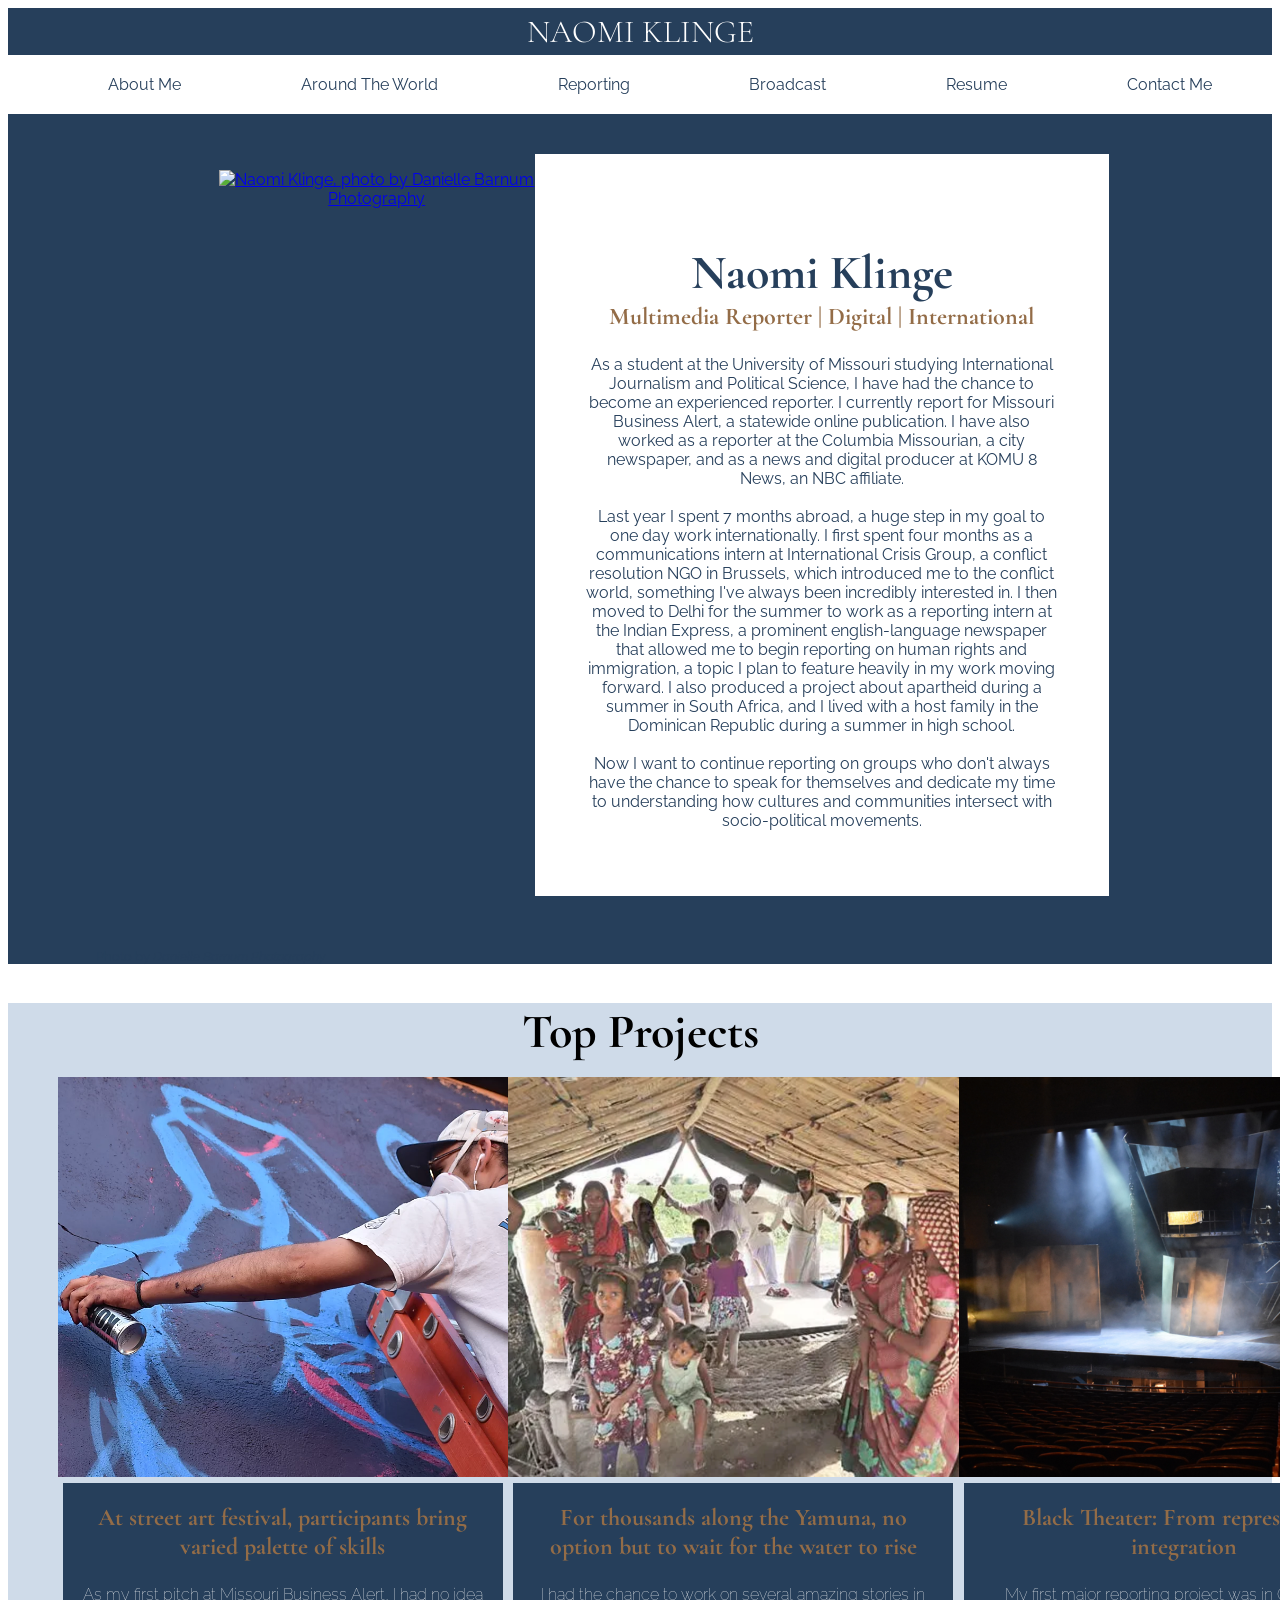
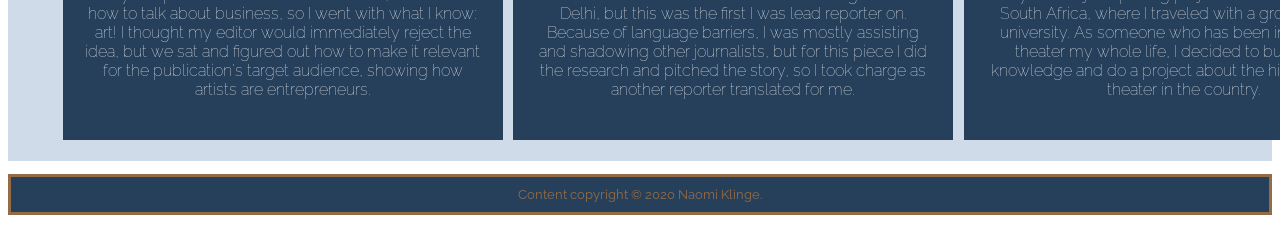
==== commit c80fabd8: "Hamburger Menu" ====
--- a/index.html
+++ b/index.html
@@ -13,6 +13,8 @@
     <link href="https://fonts.googleapis.com/css2?family=Cormorant+Garamond:wght@300&display=swap" rel="stylesheet"/>
     <link rel="stylesheet" type="text/css" href="style.css"/>
     <link rel="stylesheet" type="text/css" href="flexbox.css"/>
+    <script src="https://code.jquery.com/jquery-1.12.0.min.js"></script>
+    <script src="javascript.js" type="text/javascript"></script>
 </head>
 
 <body>
@@ -24,13 +26,16 @@
       <h1>NAOMI KLINGE</h1>
     </div>
 
+
     <div class="navigation">
-      <div class="item-1 item"><a href="https://naomicklinge.wixsite.com/website">About Me</a></div>
-      <div class="item-2 item"><a href="https://naomicklinge.wixsite.com/website/around-the-world">Around The World</a></div>
-      <div class="item-3 item"><a href="https://naomicklinge.wixsite.com/website/portfolio">Reporting</a></div>
-      <div class="item-4 item"><a href="https://naomicklinge.wixsite.com/website/copy-of-audio-1">Broadcast</a></div>
-      <div class="item-5 item"><a href="https://naomicklinge.wixsite.com/website/resume">Resume</a></div>
-      <div class="item-6 item"><a href="https://naomicklinge.wixsite.com/website/contact-me">Contact Me</a></div>
+      <a class="menu-trigger" href="#">&#9776;</a>
+      <ul>
+      <li class="item-1 item"><a href="https://naomicklinge.wixsite.com/website">About Me</a></li>
+      <li class="item-2 item"><a href="https://naomicklinge.wixsite.com/website/around-the-world">Around The World</a></li>
+      <li class="item-3 item"><a href="https://naomicklinge.wixsite.com/website/portfolio">Reporting</a></li>
+      <li class="item-4 item"><a href="https://naomicklinge.wixsite.com/website/copy-of-audio-1">Broadcast</a></li>
+      <li class="item-5 item"><a href="https://naomicklinge.wixsite.com/website/resume">Resume</a></li>
+      <li class="item-6 item"><a href="https://naomicklinge.wixsite.com/website/contact-me">Contact Me</a></li>
     </div>
 
 <div id="homeblock1">
--- a/style.css
+++ b/style.css
@@ -1,4 +1,8 @@
 /*styles go here*/
+.menu-trigger {
+	order: 1;
+	font-size: 1.75em;
+}
 
 p {
 	color: #263F5B;
@@ -40,7 +44,7 @@
 	background-color: #263F5B;
 }
 
-.navigation {
+.navigation ul li{
 	background-color: #fff;
 	color: #263F5B;
 	font-family: 'Raleway', Helvetica, sans-serif;
--- a/flexbox.css
+++ b/flexbox.css
@@ -7,10 +7,15 @@
 	justify-content: center;
 }
 
-.navigation {
+.navigation ul {
+	display: none;
+}
+
+.navigation ul li {
 	display: flex;
 	justify-content: space-around;
 	flex-direction: column;
+	list-style-type: none;
 }
 
 .item {
@@ -80,9 +85,16 @@
 		flex-direction: row;
 	}
 
-	.navigation {
+	.navigation ul {
 		flex-direction: row;
+		display: flex;
+		justify-content: space-around;
+		list-style-type: none;
 	}
+
+.menu-trigger {
+	display: none;
+}
 
 	.item {
 		border-bottom: none;
